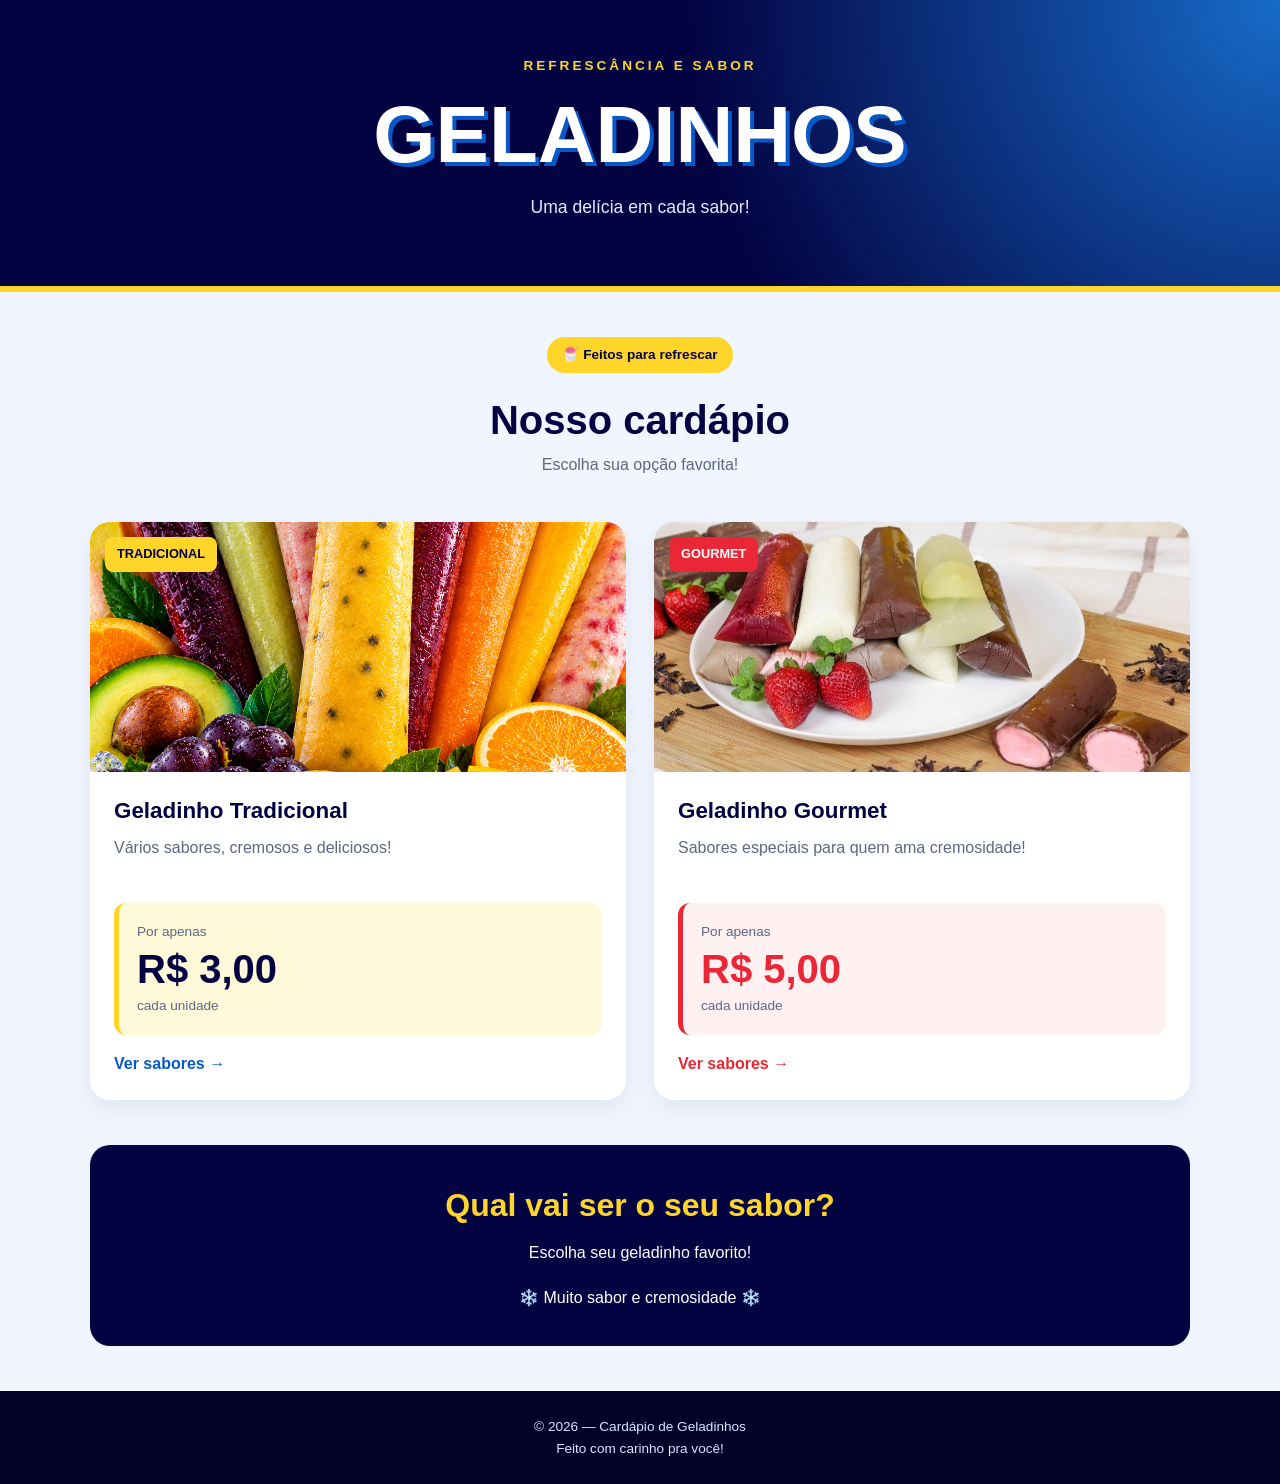
==== index.html @ 0179ae37 "Adiciona cardápio de geladinhos" ====
<!DOCTYPE html>
<html lang="pt-BR">

<head>
    <meta charset="UTF-8">
    <meta name="viewport" content="width=device-width, initial-scale=1.0">

    <meta name="description"
        content="Confira nosso cardápio de geladinhos tradicionais e gourmet. Sabores deliciosos e preços especiais!">

    <title>Cardápio de Geladinhos</title>

    <link rel="stylesheet" href="styles.css">
</head>

<body>

    <header class="cabecalho">
        <p class="subtitulo">REFRESCÂNCIA E SABOR</p>
        <h1>Geladinhos</h1>
        <p class="descricao">
            Uma delícia em cada sabor!
        </p>
    </header>

    <main class="container">

        <section class="apresentacao">
            <span class="selo">🍧 Feitos para refrescar</span>
            <h2>Nosso cardápio</h2>
            <p>Escolha sua opção favorita!</p>
        </section>


        <section class="produtos">

            <!-- CARD TRADICIONAL -->
            <a href="tradicional.html" class="produto-link">
                <article class="produto tradicional">
                    <div class="produto-imagem">
                        <img src="img/capa.png" alt="Geladinhos tradicionais">
                        <span class="categoria">TRADICIONAL</span>
                    </div>

                    <div class="produto-conteudo">
                        <h3>Geladinho Tradicional</h3>

                        <p class="detalhes">
                            Vários sabores, cremosos e deliciosos!
                        </p>

                        <div class="preco">
                            <span>Por apenas</span>
                            <strong>R$ 3,00</strong>
                            <small>cada unidade</small>
                        </div>

                        <p class="ver-sabores">Ver sabores →</p>
                    </div>
                </article>
            </a>

            <!-- CARD GOURMET -->
            <a href="gourmet.html" class="produto-link">
                <article class="produto gourmet">
                    <div class="produto-imagem">
                        <img src="img/gourmet.png" alt="Geladinhos gourmet">
                        <span class="categoria">GOURMET</span>
                    </div>

                    <div class="produto-conteudo">
                        <h3>Geladinho Gourmet</h3>

                        <p class="detalhes">
                            Sabores especiais para quem ama cremosidade!
                        </p>

                        <div class="preco">
                            <span>Por apenas</span>
                            <strong>R$ 5,00</strong>
                            <small>cada unidade</small>
                        </div>

                        <p class="ver-sabores">Ver sabores →</p>
                    </div>
                </article>
            </a>

        </section>


        <section class="chamada">
            <h2>Qual vai ser o seu sabor?</h2>
            <p>Escolha seu geladinho favorito!</p>
            <span>❄️ Muito sabor e cremosidade ❄️</span>
        </section>

    </main>

    <footer class="rodape">
        <p>© 2026 — Cardápio de Geladinhos</p>
        <p>Feito com carinho pra você!</p>
    </footer>

</body>

</html>
---- styles.css ----
/* CONFIGURAÇÕES GERAIS */

:root {
    --azul-escuro: #030342;
    --azul: #0759c7;
    --amarelo: #ffd52a;
    --vermelho: #e92736;
    --branco: #ffffff;
    --cinza: #5f6680;
}

* {
    margin: 0;
    padding: 0;
    box-sizing: border-box;
}

body {
    font-family: Arial, Helvetica, sans-serif;
    background: #f0f5ff;
    color: var(--azul-escuro);
    line-height: 1.6;
}

/* CABEÇALHO */

.cabecalho {
    background:
        radial-gradient(circle at top right, #176bc9, transparent 45%),
        var(--azul-escuro);
    color: var(--branco);
    text-align: center;
    padding: 55px 20px 65px;
    border-bottom: 6px solid var(--amarelo);
}

.subtitulo {
    color: var(--amarelo);
    font-size: 0.85rem;
    font-weight: bold;
    letter-spacing: 3px;
}

.cabecalho h1 {
    font-size: clamp(2.8rem, 8vw, 5rem);
    font-weight: 900;
    text-transform: uppercase;
    line-height: 1.2;
    margin: 10px 0;
    text-shadow: 4px 4px 0 #0759c7;
}

.descricao {
    color: #e0ebff;
    font-size: 1.1rem;
}

/* CONTEÚDO PRINCIPAL */

.container {
    width: min(1100px, 92%);
    margin: 0 auto;
}

.apresentacao {
    text-align: center;
    padding: 45px 10px 30px;
}

.selo {
    display: inline-block;
    background: var(--amarelo);
    color: var(--azul-escuro);
    padding: 7px 15px;
    border-radius: 30px;
    font-size: 0.85rem;
    font-weight: bold;
}

.apresentacao h2 {
    font-size: clamp(1.8rem, 5vw, 2.5rem);
    margin-top: 15px;
}

.apresentacao p {
    color: var(--cinza);
}

/* CARTÕES DOS PRODUTOS */

.produtos {
    display: grid;
    grid-template-columns: repeat(2, minmax(0, 1fr));
    gap: 28px;
    padding: 15px 0 45px;
}

.produto {
    background: var(--branco);
    border-radius: 20px;
    overflow: hidden;
    box-shadow: 0 8px 25px #03034212;
    transition: transform 0.25s ease,
                box-shadow 0.25s ease;
}

.produto:hover {
    transform: translateY(-6px);
    box-shadow: 0 15px 30px #03034220;
}

.produto-imagem {
    position: relative;
    height: 250px;
    overflow: hidden;
}

.produto-imagem img {
    width: 100%;
    height: 100%;
    object-fit: cover;
    display: block;
}

.categoria {
    position: absolute;
    top: 15px;
    left: 15px;
    background: var(--amarelo);
    color: var(--azul-escuro);
    padding: 7px 12px;
    border-radius: 8px;
    font-weight: 900;
    font-size: 0.8rem;
}

.gourmet .categoria {
    background: var(--vermelho);
    color: var(--branco);
}

.produto-conteudo {
    padding: 24px;
}

.produto-conteudo h3 {
    font-size: 1.4rem;
    line-height: 1.3;
}

.detalhes {
    color: var(--cinza);
    margin: 10px 0 20px;
    min-height: 48px;
}

.preco {
    display: flex;
    flex-direction: column;
    align-items: flex-start;
    background: #fff8d9;
    padding: 18px;
    border-radius: 12px;
    border-left: 5px solid var(--amarelo);
}

.preco span,
.preco small {
    font-size: 0.85rem;
    color: var(--cinza);
}

.preco strong {
    font-size: clamp(1.8rem, 4vw, 2.5rem);
    line-height: 1.3;
    color: var(--azul-escuro);
}

.gourmet .preco {
    background: #fff0f1;
    border-left-color: var(--vermelho);
}

.gourmet .preco strong {
    color: var(--vermelho);
}

/* CHAMADA FINAL */

.chamada {
    background: var(--azul-escuro);
    color: var(--branco);
    text-align: center;
    padding: 35px 20px;
    border-radius: 20px;
    margin-bottom: 45px;
}

.chamada h2 {
    color: var(--amarelo);
    font-size: clamp(1.4rem, 4vw, 2rem);
}

.chamada p {
    margin: 8px 0;
}

.chamada span {
    display: inline-block;
    margin-top: 12px;
}

/* RODAPÉ */

.rodape {
    background: #020229;
    color: #dce4ff;
    text-align: center;
    padding: 25px 15px;
    font-size: 0.85rem;
}

/* RESPONSIVIDADE */

@media (max-width: 650px) {
    .cabecalho {
        padding: 40px 15px 45px;
    }

    .subtitulo {
        letter-spacing: 2px;
    }

    .produtos {
        grid-template-columns: 1fr;
        gap: 22px;
    }

    .produto-imagem {
        height: 230px;
    }

    .produto-conteudo {
        padding: 20px;
    }

    .detalhes {
        min-height: auto;
    }
}

/* LINKS DOS CARDS */

.produto-link {
    display: block;
    color: inherit;
    text-decoration: none;
    border-radius: 20px;
    min-width: 0;
}

.produto-link:focus-visible {
    outline: 3px solid #0759c7;
    outline-offset: 5px;
}

.ver-sabores {
    color: #0759c7;
    font-weight: bold;
    margin-top: 16px;
}

.gourmet .ver-sabores {
    color: #e92736;
}


/* PÁGINAS DE SABORES */

.pagina-sabores {
    padding-bottom: 45px;
}

.voltar {
    display: inline-block;
    margin-top: 25px;
    color: #0759c7;
    font-weight: bold;
    text-decoration: none;
}

.voltar:hover {
    text-decoration: underline;
}

.lista-sabores {
    display: grid;
    grid-template-columns: repeat(2, minmax(0, 1fr));
    gap: 18px;
    padding: 15px 0 25px;
}

.sabor {
    background: #ffffff;
    border-radius: 16px;
    padding: 24px 18px;
    text-align: center;
    border: 2px solid #dceaff;
    box-shadow: 0 5px 18px #0303420d;
    transition: transform 0.2s ease,
                box-shadow 0.2s ease;
}

.sabor:hover {
    transform: translateY(-4px);
    box-shadow: 0 10px 22px #03034218;
}

.emoji {
    display: block;
    font-size: 2.5rem;
    margin-bottom: 10px;
}

.sabor h3 {
    font-size: 1.1rem;
    margin-bottom: 12px;
    color: #030342;
}

.preco-sabor {
    display: inline-block;
    background: #fff4bd;
    color: #030342;
    padding: 7px 14px;
    border-radius: 8px;
    font-size: 1rem;
    font-weight: 900;
}

.sabor-gourmet {
    border-color: #ffd9df;
}

.sabor-gourmet .preco-sabor {
    background: #e92736;
    color: #ffffff;
}

.aviso {
    text-align: center;
    color: #5f6680;
    font-size: 0.9rem;
    margin: 10px 0 25px;
}

.centralizar {
    text-align: center;
}

.botao-voltar {
    display: inline-block;
    background: #030342;
    color: #ffffff;
    padding: 14px 24px;
    border-radius: 10px;
    text-decoration: none;
    font-weight: bold;
    transition: background 0.2s ease;
}

.botao-voltar:hover {
    background: #0759c7;
}

.botao-voltar:focus-visible,
.voltar:focus-visible {
    outline: 3px solid #0759c7;
    outline-offset: 4px;
}

/* CELULARES */

@media (max-width: 480px) {
    .lista-sabores {
        gap: 12px;
    }

    .sabor {
        padding: 20px 10px;
    }

    .sabor h3 {
        font-size: 1rem;
    }

    .emoji {
        font-size: 2.1rem;
    }

    .preco-sabor {
        padding: 7px 10px;
        font-size: 0.9rem;
    }
}


/* IMAGENS DOS SABORES */

.sabor img {
    display: block;
    width: 100%;
    height: 170px;
    object-fit: cover;
    border-radius: 10px;
    margin-bottom: 15px;
    background: #e0eeff;
}

.sabor {
    overflow: hidden;
}

@media (max-width: 480px) {
    .sabor img {
        height: 125px;
    }
}
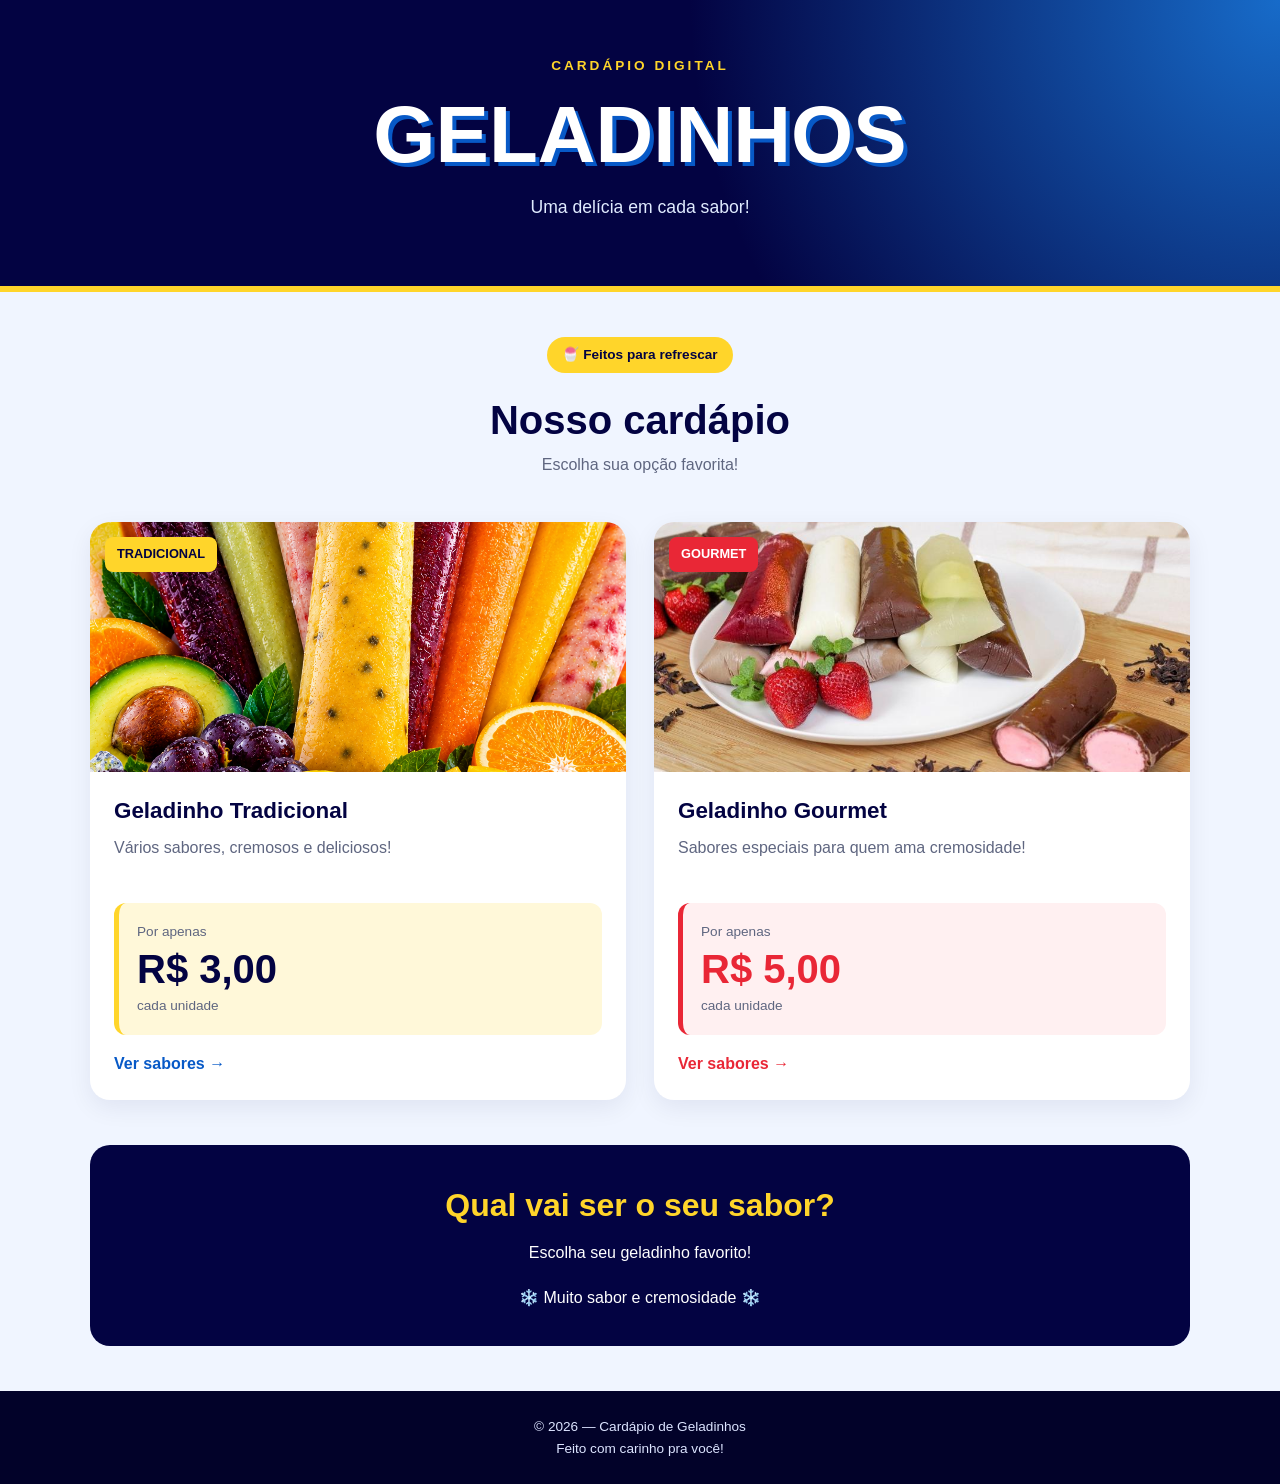
==== commit 9c438d26: "atualização" ====
--- a/index.html
+++ b/index.html
@@ -16,7 +16,7 @@
 <body>
 
     <header class="cabecalho">
-        <p class="subtitulo">REFRESCÂNCIA E SABOR</p>
+        <p class="subtitulo">CARDÁPIO DIGITAL</p>
         <h1>Geladinhos</h1>
         <p class="descricao">
             Uma delícia em cada sabor!
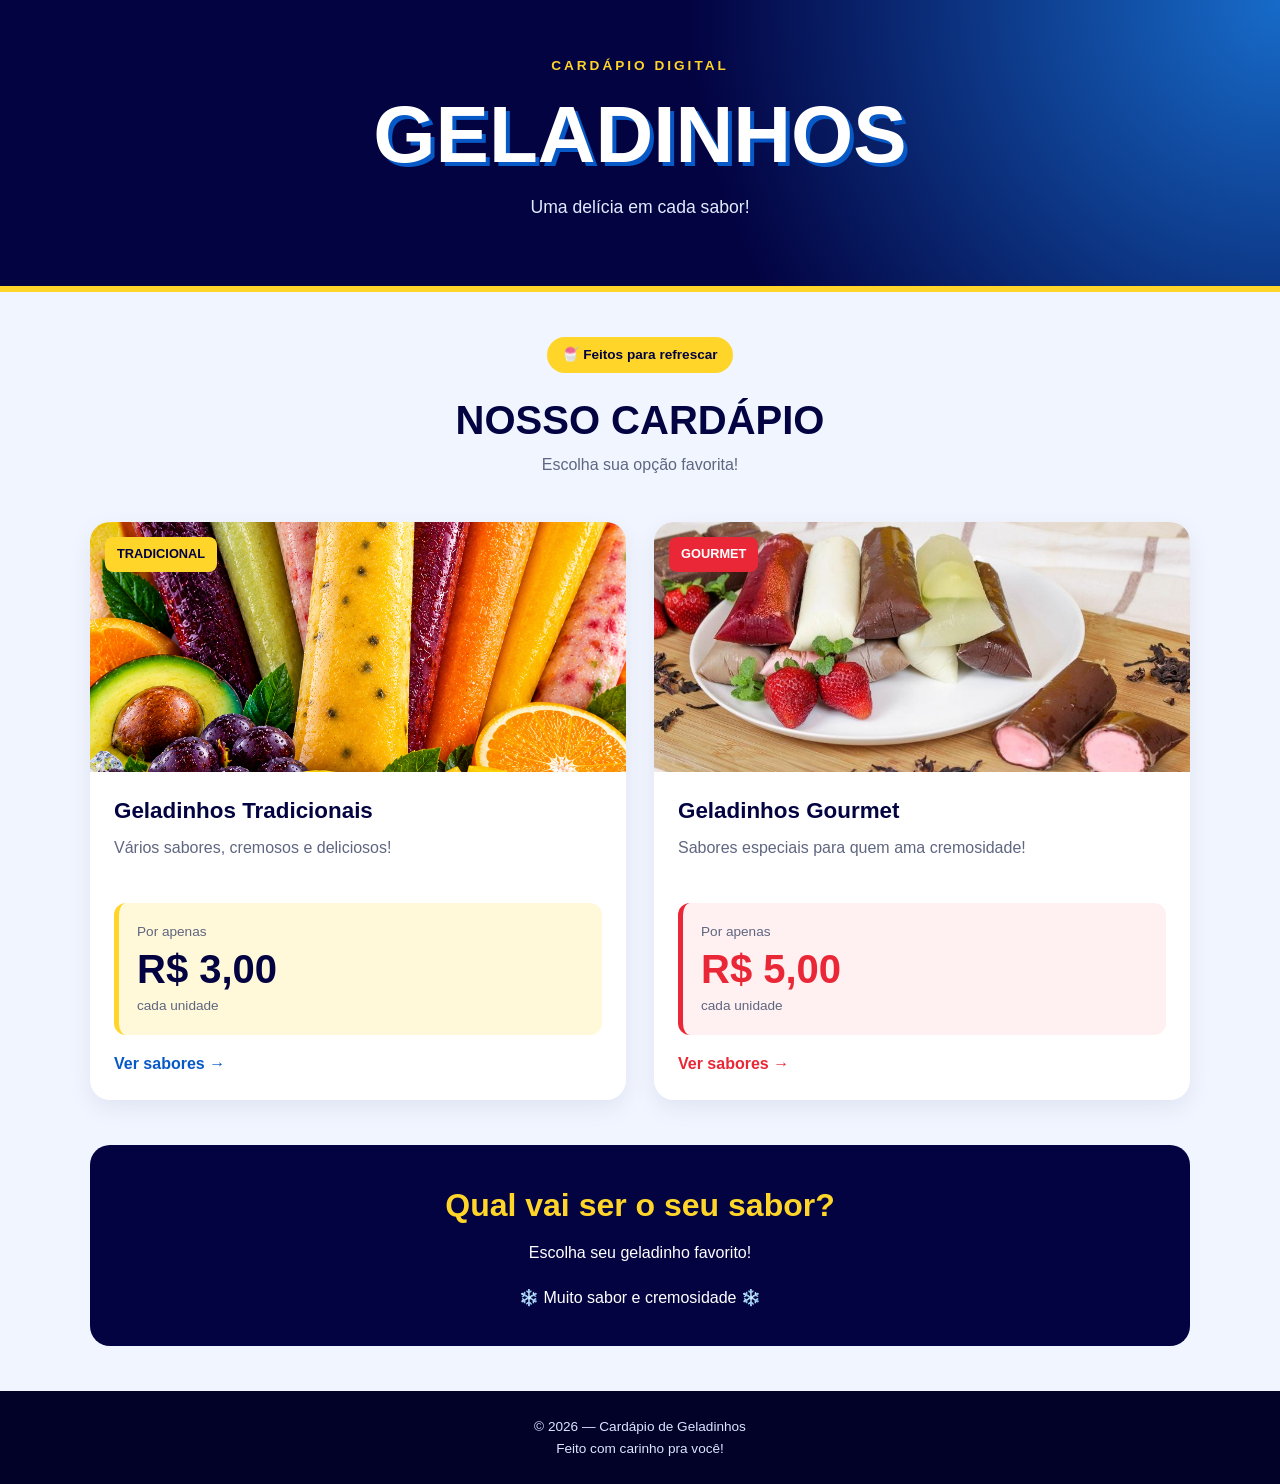
==== commit 16179981: "atualizações" ====
--- a/index.html
+++ b/index.html
@@ -27,7 +27,7 @@
 
         <section class="apresentacao">
             <span class="selo">🍧 Feitos para refrescar</span>
-            <h2>Nosso cardápio</h2>
+            <h2>NOSSO CARDÁPIO</h2>
             <p>Escolha sua opção favorita!</p>
         </section>
 
@@ -43,7 +43,7 @@
                     </div>
 
                     <div class="produto-conteudo">
-                        <h3>Geladinho Tradicional</h3>
+                        <h3>Geladinhos Tradicionais</h3>
 
                         <p class="detalhes">
                             Vários sabores, cremosos e deliciosos!
@@ -69,7 +69,7 @@
                     </div>
 
                     <div class="produto-conteudo">
-                        <h3>Geladinho Gourmet</h3>
+                        <h3>Geladinhos Gourmet</h3>
 
                         <p class="detalhes">
                             Sabores especiais para quem ama cremosidade!
